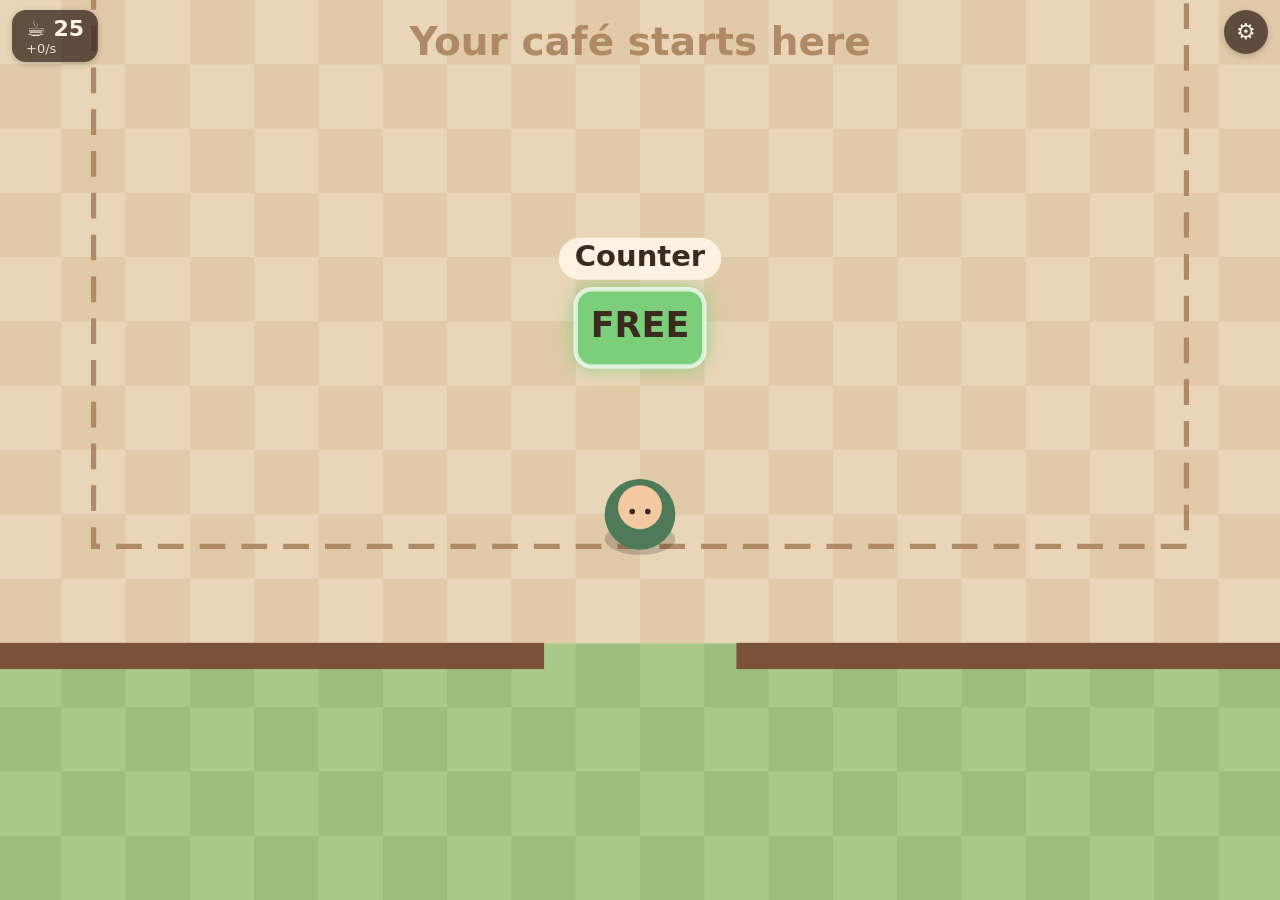
==== index.html @ 9ceb9e7e "Part 5: save and load progress with localStorage - save.js stores cash, register, bought pads, brew " ====
<!doctype html>
<html lang="en">
<head>
  <meta charset="utf-8">
  <!-- Fit the phone screen exactly, include the notch area, and block pinch-zoom -->
  <meta name="viewport" content="width=device-width, initial-scale=1, maximum-scale=1, user-scalable=no, viewport-fit=cover">
  <meta name="theme-color" content="#3b2a20">
  <title>Coffee Shop Tycoon</title>
  <link rel="stylesheet" href="style.css">
</head>
<body>
  <!-- The game world is drawn on this canvas -->
  <canvas id="game"></canvas>

  <!-- HUD: plain HTML laid over the canvas -->
  <div id="hud">
    <div id="money">
      <div id="cash">☕ 0</div>
      <div id="income">+0/s</div>
    </div>
    <!-- Settings does nothing yet; it gets a menu in a later part -->
    <button id="settings-btn" aria-label="Settings">⚙</button>
  </div>

  <!-- Shown instead of the game when the phone is held upright -->
  <div id="rotate">
    <div class="rotate-icon">↻</div>
    <p>Rotate your phone</p>
    <p class="small">The café is best enjoyed sideways ☕</p>
  </div>

  <!-- Classic scripts; config.js must load first -->
  <script src="config.js"></script>
  <script src="world.js"></script>
  <script src="save.js"></script>
  <script src="render.js"></script>
  <script src="input.js"></script>
  <script src="game.js"></script>
</body>
</html>
---- style.css ----
/* ===== Color tokens (cozy café palette) ===== */
:root {
  --cream: #fff6e8;
  --coffee: #3b2a20;
  --coffee-soft: rgba(59, 42, 32, 0.78);
  --green: #8fb87a;
  --sky: #a8c98a;
}

/* ===== Page: fill the screen, no scrolling, no zoom, no text selection ===== */
html, body {
  margin: 0;
  width: 100%;
  height: 100%;
  overflow: hidden;
  background: var(--sky);
  font-family: system-ui, -apple-system, "Segoe UI", Roboto, sans-serif;
  color: var(--cream);
  touch-action: none;          /* stop the browser from panning/zooming on touch */
  overscroll-behavior: none;   /* stop pull-to-refresh */
  user-select: none;
  -webkit-user-select: none;
  -webkit-touch-callout: none;
  -webkit-tap-highlight-color: transparent;
}

/* The canvas covers the whole screen */
#game {
  position: fixed;
  inset: 0;
  width: 100%;
  height: 100%;
  display: block;
}

/* ===== HUD ===== */
#hud {
  position: fixed;
  inset: 0;
  pointer-events: none; /* taps pass through to the game, except on buttons */
  /* keep clear of notches and rounded corners */
  padding: max(10px, env(safe-area-inset-top)) max(12px, env(safe-area-inset-right))
           max(10px, env(safe-area-inset-bottom)) max(12px, env(safe-area-inset-left));
  display: flex;
  justify-content: space-between;
  align-items: flex-start;
}

#money {
  background: var(--coffee-soft);
  border-radius: 14px;
  padding: 6px 14px;
  box-shadow: 0 2px 6px rgba(0, 0, 0, 0.2);
}

#cash {
  font-size: 22px;
  font-weight: 700;
}

#income {
  font-size: 13px;
  opacity: 0.85;
}

#settings-btn {
  pointer-events: auto;
  width: 44px;
  height: 44px;
  border: none;
  border-radius: 50%;
  background: var(--coffee-soft);
  color: var(--cream);
  font-size: 22px;
  box-shadow: 0 2px 6px rgba(0, 0, 0, 0.2);
  cursor: pointer;
}

/* ===== Rotate overlay: hidden in landscape ===== */
#rotate {
  display: none;
  position: fixed;
  inset: 0;
  background: var(--coffee);
  color: var(--cream);
  flex-direction: column;
  align-items: center;
  justify-content: center;
  text-align: center;
  padding: 16px;
}

#rotate p {
  margin: 6px 0;
  font-size: 22px;
}

#rotate .small {
  font-size: 15px;
  opacity: 0.8;
}

.rotate-icon {
  font-size: 64px;
  animation: tilt 2s ease-in-out infinite;
}

/* gentle rocking hint for the rotate icon */
@keyframes tilt {
  0%, 100% { transform: rotate(0deg); }
  50%      { transform: rotate(90deg); }
}

/* ===== Portrait: show the overlay, hide the game ===== */
@media (orientation: portrait) {
  #rotate { display: flex; }
  #game, #hud { display: none; }
}
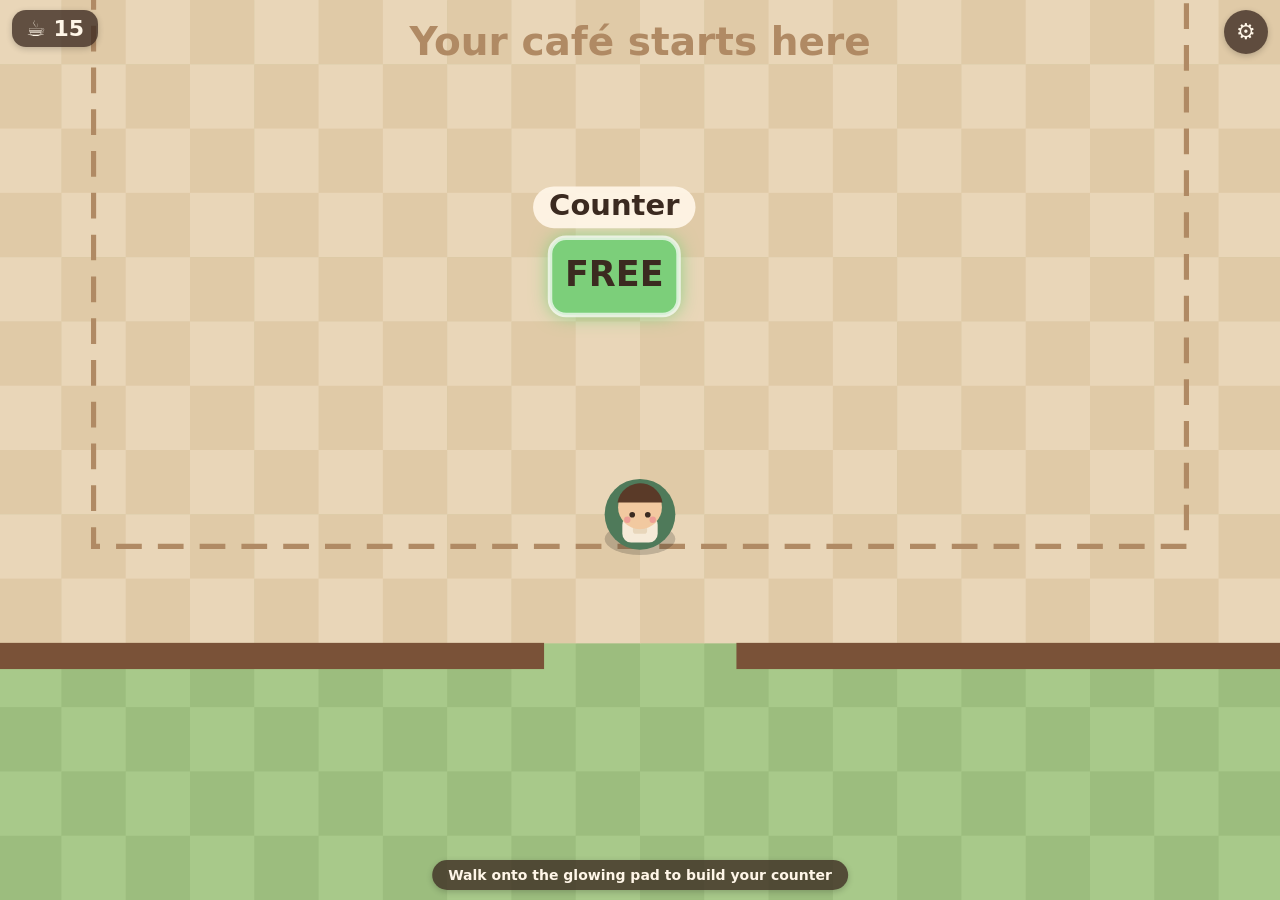
==== commit 4e99e4a6: "Part 6: customers, drink orders, serving loop and cozy decorations Rework the game flow from idle co" ====
--- a/index.html
+++ b/index.html
@@ -16,10 +16,12 @@
   <div id="hud">
     <div id="money">
       <div id="cash">☕ 0</div>
-      <div id="income">+0/s</div>
+      <div id="cozy"></div>
     </div>
     <!-- Settings does nothing yet; it gets a menu in a later part -->
     <button id="settings-btn" aria-label="Settings">⚙</button>
+    <!-- "What to do next" tip for new players -->
+    <div id="hint"></div>
   </div>
 
   <!-- Shown instead of the game when the phone is held upright -->
@@ -32,8 +34,11 @@
   <!-- Classic scripts; config.js must load first -->
   <script src="config.js"></script>
   <script src="world.js"></script>
+  <script src="path.js"></script>
+  <script src="customers.js"></script>
   <script src="save.js"></script>
   <script src="render.js"></script>
+  <script src="art.js"></script>
   <script src="input.js"></script>
   <script src="game.js"></script>
 </body>
--- a/style.css
+++ b/style.css
@@ -58,9 +58,40 @@
   font-weight: 700;
 }
 
-#income {
+#cozy {
   font-size: 13px;
-  opacity: 0.85;
+  opacity: 0.9;
+}
+#cozy:empty { display: none; }
+
+/* little bounce when coins land in the cash display */
+#money.bump { animation: bump 0.25s ease-out; }
+@keyframes bump {
+  0%   { transform: scale(1); }
+  40%  { transform: scale(1.12); }
+  100% { transform: scale(1); }
+}
+
+/* "what to do next" tip, bottom center */
+#hint {
+  position: fixed;
+  left: 50%;
+  bottom: max(10px, env(safe-area-inset-bottom));
+  transform: translate(-50%, 20px);
+  max-width: calc(100% - 32px);
+  background: var(--coffee-soft);
+  border-radius: 999px;
+  padding: 7px 16px;
+  font-size: 14px;
+  font-weight: 600;
+  text-align: center;
+  opacity: 0;
+  transition: opacity 0.3s, transform 0.3s;
+  box-shadow: 0 2px 6px rgba(0, 0, 0, 0.2);
+}
+#hint.show {
+  opacity: 1;
+  transform: translate(-50%, 0);
 }
 
 #settings-btn {
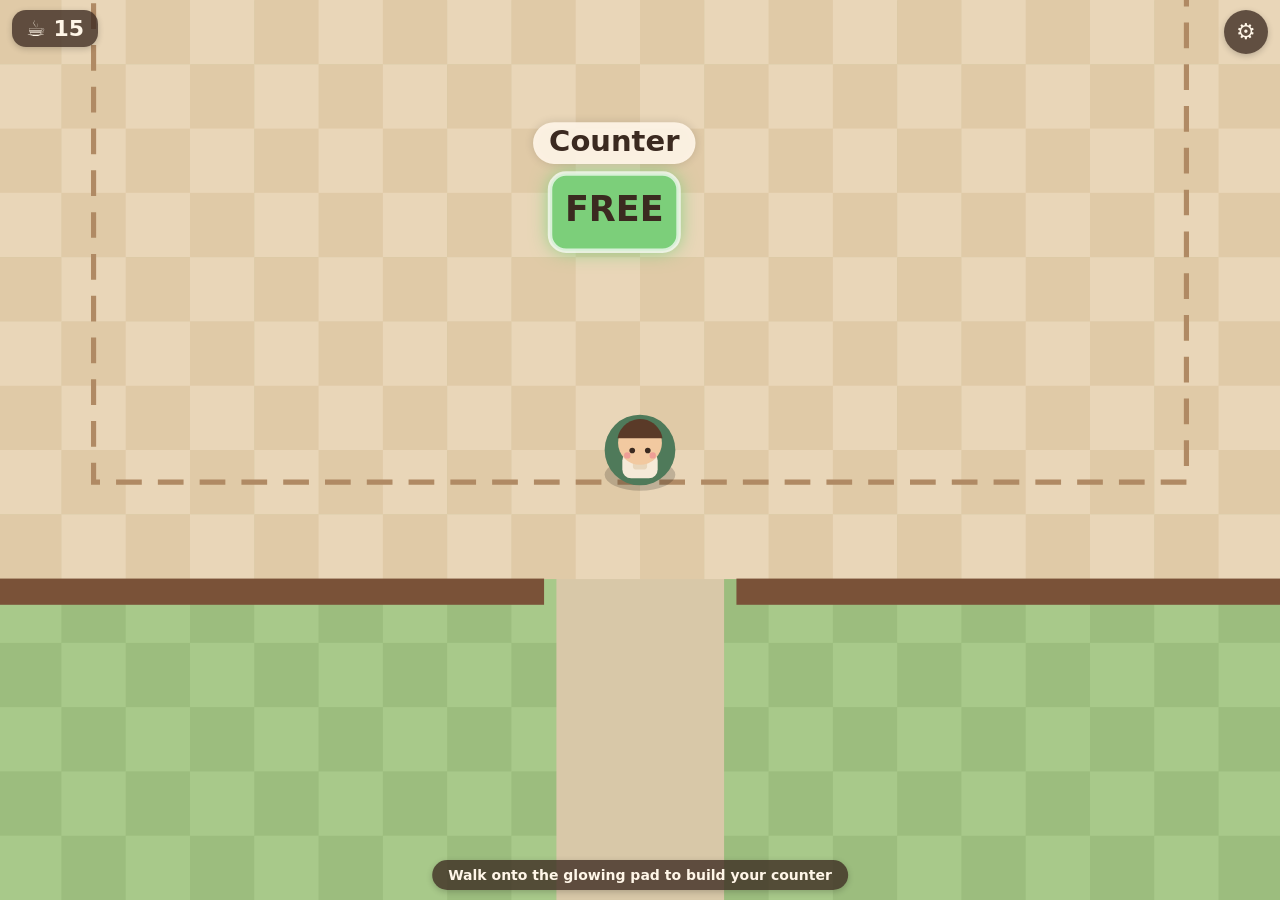
==== commit 472a1db2: "Part 7: expansion areas, treats, combos, VIPs, settings with reset - Three new areas opened by golde" ====
--- a/index.html
+++ b/index.html
@@ -18,10 +18,33 @@
       <div id="cash">☕ 0</div>
       <div id="cozy"></div>
     </div>
-    <!-- Settings does nothing yet; it gets a menu in a later part -->
     <button id="settings-btn" aria-label="Settings">⚙</button>
     <!-- "What to do next" tip for new players -->
     <div id="hint"></div>
+    <!-- Big celebration banner ("Bakery Corner is open!") -->
+    <div id="banner">
+      <div id="banner-title"></div>
+      <div id="banner-text"></div>
+    </div>
+  </div>
+
+  <!-- Settings panel (opened with the ⚙ button; the game pauses) -->
+  <div id="settings" hidden>
+    <div class="panel">
+      <h2>Your café</h2>
+      <ul id="stats"></ul>
+      <div id="reset-ask">
+        <button id="reset-btn" class="btn btn-soft">Reset progress</button>
+      </div>
+      <div id="reset-confirm" hidden>
+        <p>Start over with an empty café? Everything you built and earned will be gone. This can't be undone.</p>
+        <div class="row">
+          <button id="reset-no" class="btn">Keep playing</button>
+          <button id="reset-yes" class="btn btn-danger">Yes, start over</button>
+        </div>
+      </div>
+      <button id="settings-close" class="btn btn-main">Back to the café</button>
+    </div>
   </div>
 
   <!-- Shown instead of the game when the phone is held upright -->
--- a/style.css
+++ b/style.css
@@ -5,6 +5,8 @@
   --coffee-soft: rgba(59, 42, 32, 0.78);
   --green: #8fb87a;
   --sky: #a8c98a;
+  --gold: #f2c14e;
+  --green-dark: #4f7a5a;
 }
 
 /* ===== Page: fill the screen, no scrolling, no zoom, no text selection ===== */
@@ -107,6 +109,80 @@
   cursor: pointer;
 }
 
+/* ===== Celebration banner (top center) ===== */
+#banner {
+  position: fixed;
+  left: 50%;
+  top: max(14px, env(safe-area-inset-top));
+  transform: translate(-50%, -140%);
+  max-width: calc(100% - 140px);
+  background: #fff6e8;
+  color: var(--coffee);
+  border: 3px solid var(--gold);
+  border-radius: 18px;
+  padding: 8px 20px 10px;
+  text-align: center;
+  box-shadow: 0 4px 14px rgba(0, 0, 0, 0.25);
+  opacity: 0;
+  transition: opacity 0.35s, transform 0.35s;
+}
+#banner.show {
+  opacity: 1;
+  transform: translate(-50%, 0);
+  animation: wiggle 0.6s ease-out;
+}
+#banner-title { font-size: 20px; font-weight: 800; }
+#banner-text { font-size: 13px; opacity: 0.85; margin-top: 2px; }
+#banner-text:empty { display: none; }
+@keyframes wiggle {
+  0%   { transform: translate(-50%, 0) scale(0.7); }
+  50%  { transform: translate(-50%, 0) scale(1.06); }
+  100% { transform: translate(-50%, 0) scale(1); }
+}
+
+/* ===== Settings panel ===== */
+#settings {
+  position: fixed;
+  inset: 0;
+  background: rgba(40, 28, 20, 0.55); /* dims the café behind; also catches taps */
+  display: flex;
+  align-items: center;
+  justify-content: center;
+  padding: 16px;
+}
+#settings[hidden] { display: none; }
+.panel {
+  background: #fff6e8;
+  color: var(--coffee);
+  border-radius: 20px;
+  padding: 14px 20px 16px;
+  width: min(380px, 100%);
+  max-height: 100%;
+  overflow-y: auto;
+  box-shadow: 0 6px 20px rgba(0, 0, 0, 0.3);
+  text-align: center;
+}
+.panel h2 { margin: 2px 0 8px; font-size: 20px; }
+.panel p { font-size: 14px; margin: 6px 0 10px; }
+#stats { list-style: none; margin: 0 0 10px; padding: 0; font-size: 14px; }
+#stats li { display: flex; justify-content: space-between; padding: 3px 4px; border-bottom: 1px dashed #e3d2b8; }
+.row { display: flex; gap: 8px; justify-content: center; }
+.btn {
+  min-height: 44px;           /* big enough for a thumb */
+  padding: 0 16px;
+  border: none;
+  border-radius: 999px;
+  font: inherit;
+  font-size: 15px;
+  font-weight: 700;
+  cursor: pointer;
+  background: #efe3d0;
+  color: var(--coffee);
+}
+.btn-main { background: var(--green-dark); color: #fff6e8; width: 100%; margin-top: 10px; }
+.btn-soft { background: transparent; color: #b5523b; text-decoration: underline; }
+.btn-danger { background: #c4574a; color: #fff6e8; }
+
 /* ===== Rotate overlay: hidden in landscape ===== */
 #rotate {
   display: none;
@@ -145,5 +221,5 @@
 /* ===== Portrait: show the overlay, hide the game ===== */
 @media (orientation: portrait) {
   #rotate { display: flex; }
-  #game, #hud { display: none; }
-}
+  #game, #hud, #settings { display: none; }
+}
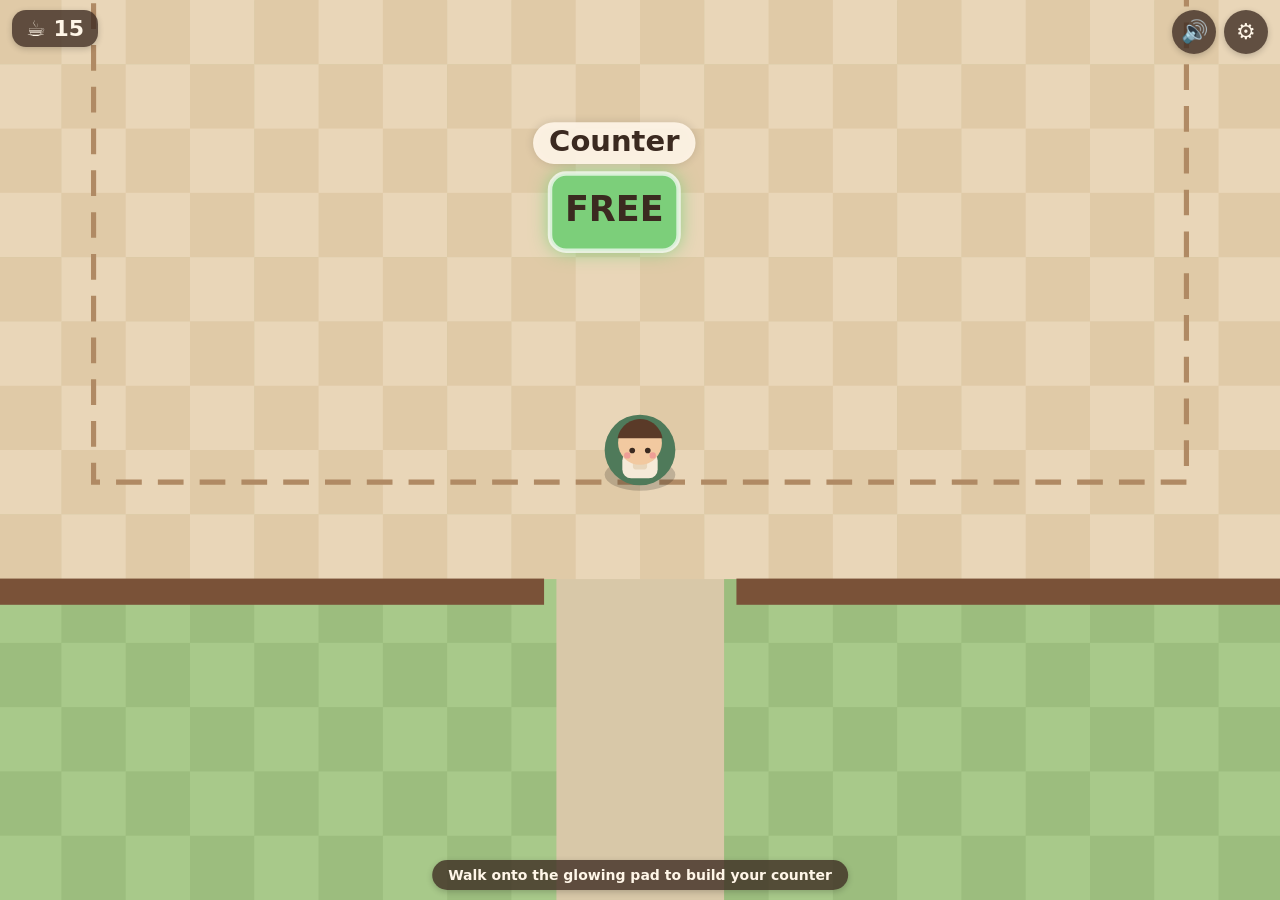
==== commit ae5dbe47: "Part 12: polish - sound, music, keep screen on, gentle animations - sound.js: coin clinks, build pop" ====
--- a/index.html
+++ b/index.html
@@ -18,7 +18,10 @@
       <div id="cash">☕ 0</div>
       <div id="cozy"></div>
     </div>
-    <button id="settings-btn" aria-label="Settings">⚙</button>
+    <div id="buttons">
+      <button id="mute-btn" aria-label="Sound on or off">🔊</button>
+      <button id="settings-btn" aria-label="Settings">⚙</button>
+    </div>
     <!-- "What to do next" tip for new players -->
     <div id="hint"></div>
     <!-- Big celebration banner ("Bakery Corner is open!") -->
@@ -32,7 +35,17 @@
   <div id="settings" hidden>
     <div class="panel">
       <h2>Your café</h2>
+      <!-- Two columns side by side in landscape: stats | switches and buttons -->
+      <div class="panel-cols">
       <ul id="stats"></ul>
+      <div>
+      <!-- On/off switches (filled in by game.js) -->
+      <div id="toggles"></div>
+      <!-- Testing only: shown when the page is opened as index.html?cheat -->
+      <div id="cheats" hidden>
+        <p class="cheat-title">🧪 Testing: add money</p>
+        <div class="row" id="cheat-buttons"></div>
+      </div>
       <div id="reset-ask">
         <button id="reset-btn" class="btn btn-soft">Reset progress</button>
       </div>
@@ -42,6 +55,8 @@
           <button id="reset-no" class="btn">Keep playing</button>
           <button id="reset-yes" class="btn btn-danger">Yes, start over</button>
         </div>
+      </div>
+      </div>
       </div>
       <button id="settings-close" class="btn btn-main">Back to the café</button>
     </div>
@@ -59,10 +74,12 @@
   <script src="world.js"></script>
   <script src="path.js"></script>
   <script src="customers.js"></script>
+  <script src="helpers.js"></script>
   <script src="save.js"></script>
   <script src="render.js"></script>
   <script src="art.js"></script>
   <script src="input.js"></script>
+  <script src="sound.js"></script>
   <script src="game.js"></script>
 </body>
 </html>
--- a/style.css
+++ b/style.css
@@ -96,7 +96,8 @@
   transform: translate(-50%, 0);
 }
 
-#settings-btn {
+#buttons { display: flex; gap: 8px; }
+#settings-btn, #mute-btn {
   pointer-events: auto;
   width: 44px;
   height: 44px;
@@ -156,7 +157,7 @@
   color: var(--coffee);
   border-radius: 20px;
   padding: 14px 20px 16px;
-  width: min(380px, 100%);
+  width: min(640px, 100%);
   max-height: 100%;
   overflow-y: auto;
   box-shadow: 0 6px 20px rgba(0, 0, 0, 0.3);
@@ -164,6 +165,10 @@
 }
 .panel h2 { margin: 2px 0 8px; font-size: 20px; }
 .panel p { font-size: 14px; margin: 6px 0 10px; }
+.panel-cols { display: grid; grid-template-columns: 1fr 1fr; gap: 16px; text-align: left; }
+.panel-cols #reset-ask, .panel-cols #reset-confirm { text-align: center; }
+/* narrow screens: one column */
+@media (max-width: 560px) { .panel-cols { grid-template-columns: 1fr; gap: 0; } }
 #stats { list-style: none; margin: 0 0 10px; padding: 0; font-size: 14px; }
 #stats li { display: flex; justify-content: space-between; padding: 3px 4px; border-bottom: 1px dashed #e3d2b8; }
 .row { display: flex; gap: 8px; justify-content: center; }
@@ -183,6 +188,30 @@
 .btn-soft { background: transparent; color: #b5523b; text-decoration: underline; }
 .btn-danger { background: #c4574a; color: #fff6e8; }
 
+/* On/off switches in the settings */
+#toggles { display: flex; flex-direction: column; gap: 6px; margin: 0 0 6px; }
+.toggle {
+  display: flex; justify-content: space-between; align-items: center;
+  min-height: 44px; padding: 0 14px;
+  border: none; border-radius: 14px;
+  font: inherit; font-size: 15px; font-weight: 600;
+  background: #f3e8d6; color: var(--coffee);
+  cursor: pointer;
+}
+.toggle .pill {
+  min-width: 52px; padding: 4px 10px; border-radius: 999px;
+  font-size: 13px; font-weight: 800;
+  background: #c9b9a3; color: #fff6e8;
+}
+.toggle.on .pill { background: var(--green-dark); }
+.toggle:disabled { opacity: 0.55; cursor: default; }
+
+/* Testing money buttons (only with ?cheat in the address) */
+#cheats { margin: 0 0 10px; padding: 8px; border-radius: 14px; background: #f3e6f7; }
+#cheats .cheat-title { margin: 0 0 6px; font-weight: 700; }
+#cheat-buttons { flex-wrap: wrap; }
+#cheat-buttons .btn { padding: 0 12px; background: #e3cdea; }
+
 /* ===== Rotate overlay: hidden in landscape ===== */
 #rotate {
   display: none;
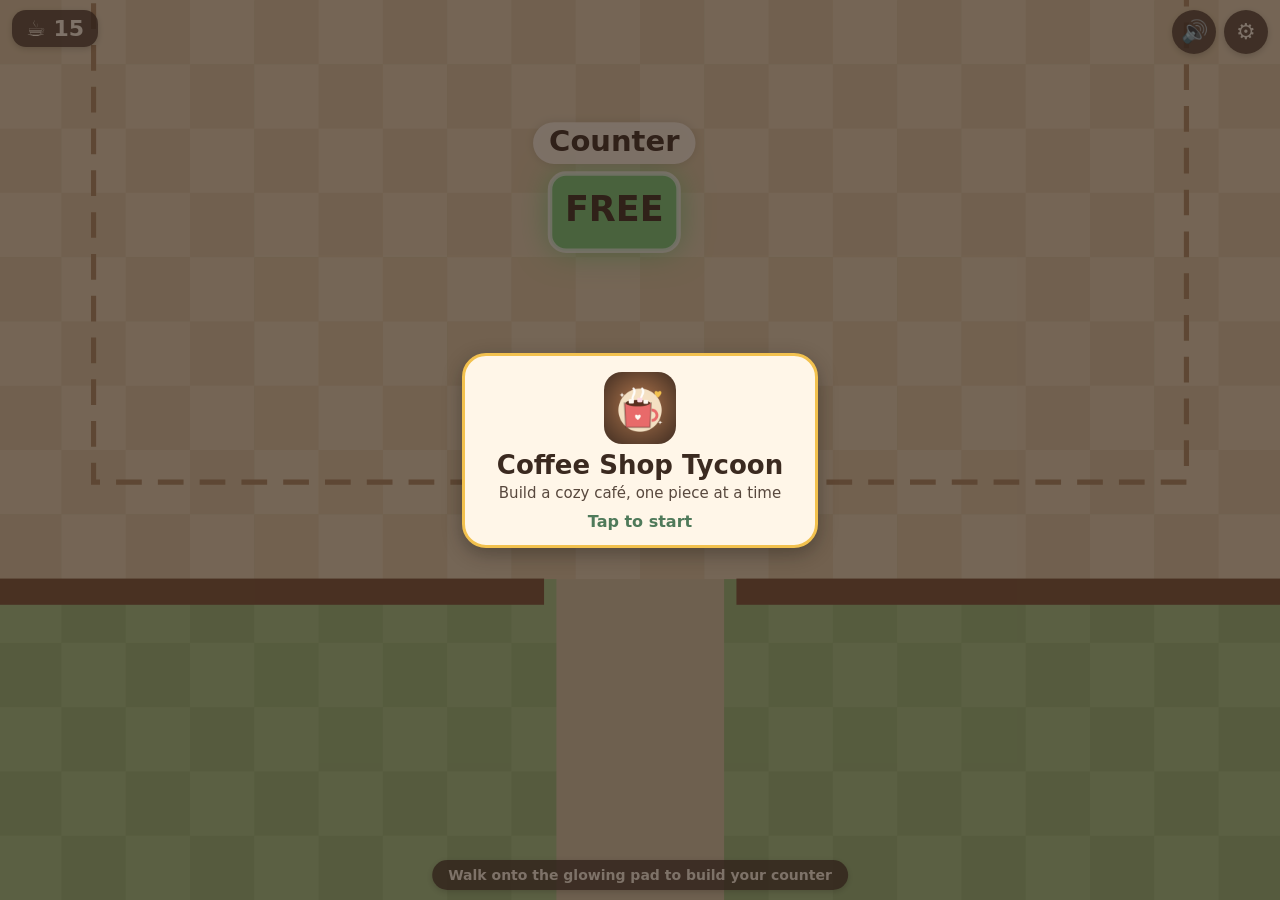
==== commit 03b3af8f: "Tap-to-start title card The café waits behind a title card until the first tap, which also starts th" ====
--- a/index.html
+++ b/index.html
@@ -6,6 +6,15 @@
   <meta name="viewport" content="width=device-width, initial-scale=1, maximum-scale=1, user-scalable=no, viewport-fit=cover">
   <meta name="theme-color" content="#3b2a20">
   <title>Coffee Shop Tycoon</title>
+  <!-- Phone install ("Add to Home Screen"): name, icon, fullscreen, landscape.
+       Only works when the page comes from https:// (ignored from a file). -->
+  <link rel="manifest" href="manifest.webmanifest">
+  <link rel="icon" type="image/png" sizes="192x192" href="icon-192.png">
+  <link rel="apple-touch-icon" href="apple-touch-icon.png">
+  <meta name="mobile-web-app-capable" content="yes">
+  <meta name="apple-mobile-web-app-capable" content="yes">
+  <meta name="apple-mobile-web-app-status-bar-style" content="black-translucent">
+  <meta name="apple-mobile-web-app-title" content="Café">
   <link rel="stylesheet" href="style.css">
 </head>
 <body>
@@ -62,6 +71,17 @@
     </div>
   </div>
 
+  <!-- Title card, shown when the game opens. The first tap starts the
+       game (and the sound: browsers only allow sound after a tap). -->
+  <div id="start">
+    <div class="start-card">
+      <img class="start-icon" src="icon-192.png" alt="">
+      <h1>Coffee Shop Tycoon</h1>
+      <p id="start-text">Build a cozy café, one piece at a time</p>
+      <p class="start-tap">Tap to start</p>
+    </div>
+  </div>
+
   <!-- Shown instead of the game when the phone is held upright -->
   <div id="rotate">
     <div class="rotate-icon">↻</div>
--- a/style.css
+++ b/style.css
@@ -212,6 +212,50 @@
 #cheat-buttons { flex-wrap: wrap; }
 #cheat-buttons .btn { padding: 0 12px; background: #e3cdea; }
 
+/* ===== Tap-to-start title card ===== */
+#start {
+  position: fixed;
+  inset: 0;
+  background: rgba(40, 28, 20, 0.6); /* the café shows through, dimmed */
+  display: flex;
+  align-items: center;
+  justify-content: center;
+  padding: 16px;
+  cursor: pointer;
+  transition: opacity 0.4s;
+}
+#start.hide { opacity: 0; pointer-events: none; }
+#start[hidden] { display: none; }
+.start-card {
+  background: var(--cream);
+  color: var(--coffee);
+  border: 3px solid var(--gold);
+  border-radius: 24px;
+  padding: 16px 32px 14px;
+  text-align: center;
+  box-shadow: 0 6px 20px rgba(0, 0, 0, 0.3);
+  animation: wiggle-in 0.6s ease-out;
+}
+.start-icon { width: 72px; height: 72px; border-radius: 18px; display: block; margin: 0 auto 6px; }
+.start-card h1 { margin: 0; font-size: 26px; font-weight: 800; }
+#start-text { margin: 4px 0 10px; font-size: 15px; opacity: 0.85; }
+.start-tap {
+  margin: 0;
+  font-size: 16px;
+  font-weight: 800;
+  color: var(--green-dark);
+  animation: pulse 1.6s ease-in-out infinite;
+}
+@keyframes pulse {
+  0%, 100% { opacity: 1; transform: scale(1); }
+  50%      { opacity: 0.55; transform: scale(0.96); }
+}
+@keyframes wiggle-in {
+  0%   { transform: scale(0.7); opacity: 0; }
+  60%  { transform: scale(1.04); opacity: 1; }
+  100% { transform: scale(1); }
+}
+
 /* ===== Rotate overlay: hidden in landscape ===== */
 #rotate {
   display: none;
@@ -250,5 +294,5 @@
 /* ===== Portrait: show the overlay, hide the game ===== */
 @media (orientation: portrait) {
   #rotate { display: flex; }
-  #game, #hud, #settings { display: none; }
-}
+  #game, #hud, #settings, #start { display: none; }
+}
